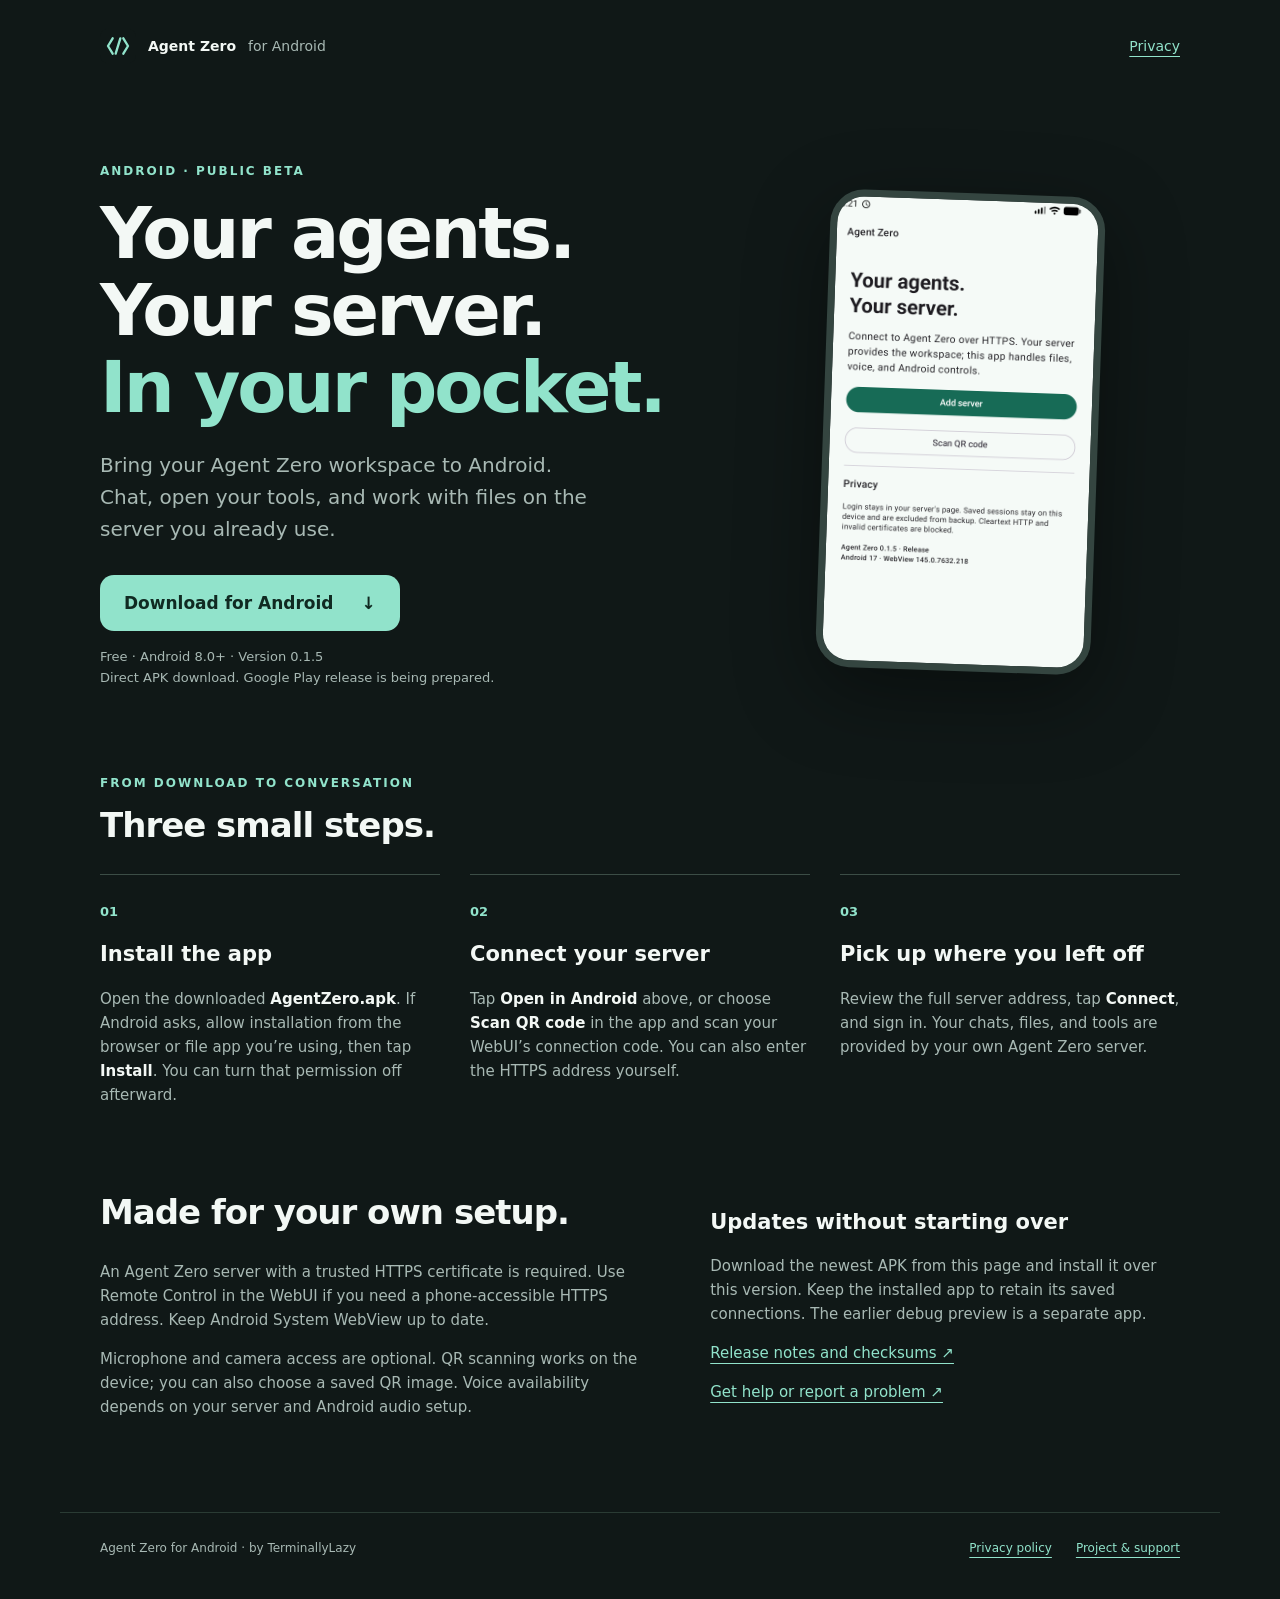
==== docs/index.html @ 21ae8e2e "Add Android download site and installation guide" ====
<!doctype html>
<html lang="en">
<head>
  <meta charset="utf-8"><meta name="viewport" content="width=device-width,initial-scale=1">
  <meta name="referrer" content="no-referrer">
  <meta http-equiv="Content-Security-Policy" content="default-src 'self'; script-src 'self'; style-src 'self'; img-src 'self' data:; connect-src 'self'; base-uri 'none'; form-action 'none'; object-src 'none'">
  <title>Agent Zero for Android — Download</title>
  <meta name="description" content="Take your own Agent Zero workspace with you. Download the Android app, then connect to your HTTPS server with a link or QR code.">
  <link rel="icon" href="icon.svg" type="image/svg+xml"><link rel="stylesheet" href="style.css">
  <script type="module" src="install.mjs"></script>
</head>
<body>
  <header><a class="brand" href="./"><img src="icon.svg" width="36" height="36" alt="">Agent Zero <span>for Android</span></a><a href="privacy.html">Privacy</a></header>
  <main>
    <section class="hero">
      <div><p class="eyebrow">ANDROID · PUBLIC BETA</p><h1>Your agents.<br>Your server.<br><em>In your pocket.</em></h1>
        <p class="lead">Bring your Agent Zero workspace to Android. Chat, open your tools, and work with files on the server you already use.</p>
        <a class="button primary" id="download" href="https://github.com/TerminallyLazy/a0-android/releases/latest/download/AgentZero.apk" rel="noreferrer">Download for Android <span aria-hidden="true">↓</span></a>
        <p class="fine">Free · Android 8.0+ · <span id="version">Version 0.1.5</span><br>Direct APK download. Google Play release is being prepared.</p>
      </div>
      <div class="preview"><img src="workspace.png" alt="Agent Zero Android connection screen with Add server and Scan QR code controls" width="1080" height="1920"></div>
    </section>
    <section class="connect" id="connect" hidden>
      <div><p class="eyebrow">READY TO CONNECT</p><h2>Connect your server.</h2><p id="server" class="address"></p><p>Installed the app? Open it, review this address, and tap <strong>Connect</strong>. Sign in on your server’s page if asked.</p></div>
      <a class="button primary" id="open-app">Open in Android <span aria-hidden="true">↗</span></a>
    </section>
    <section aria-labelledby="setup"><p class="eyebrow">FROM DOWNLOAD TO CONVERSATION</p><h2 id="setup">Three small steps.</h2>
      <div class="steps">
        <article><span class="number">01</span><h3>Install the app</h3><p>Open the downloaded <strong>AgentZero.apk</strong>. If Android asks, allow installation from the browser or file app you’re using, then tap <strong>Install</strong>. You can turn that permission off afterward.</p></article>
        <article><span class="number">02</span><h3>Connect your server</h3><p>Tap <strong>Open in Android</strong> above, or choose <strong>Scan QR code</strong> in the app and scan your WebUI’s connection code. You can also enter the HTTPS address yourself.</p></article>
        <article><span class="number">03</span><h3>Pick up where you left off</h3><p>Review the full server address, tap <strong>Connect</strong>, and sign in. Your chats, files, and tools are provided by your own Agent Zero server.</p></article>
      </div>
    </section>
    <section class="details"><div><h2>Made for your own setup.</h2><p>An Agent Zero server with a trusted HTTPS certificate is required. Use Remote Control in the WebUI if you need a phone-accessible HTTPS address. Keep Android System WebView up to date.</p><p>Microphone and camera access are optional. QR scanning works on the device; you can also choose a saved QR image. Voice availability depends on your server and Android audio setup.</p></div><div><h3>Updates without starting over</h3><p>Download the newest APK from this page and install it over this version. Keep the installed app to retain its saved connections. The earlier debug preview is a separate app.</p><p><a href="https://github.com/TerminallyLazy/a0-android/releases" rel="noreferrer">Release notes and checksums ↗</a></p><p><a href="https://github.com/TerminallyLazy/a0-android/issues" rel="noreferrer">Get help or report a problem ↗</a></p></div></section>
  </main>
  <footer><span>Agent Zero for Android · by TerminallyLazy</span><a href="privacy.html">Privacy policy</a><a href="https://github.com/TerminallyLazy/a0-android" rel="noreferrer">Project & support</a></footer>
</body></html>
---- docs/style.css ----
:root{color-scheme:dark;--bg:#101817;--panel:#192523;--text:#f3f8f5;--muted:#a8b9b4;--mint:#91e3cb}*{box-sizing:border-box}body{margin:0;background:var(--bg);color:var(--text);font:17px/1.6 system-ui,-apple-system,BlinkMacSystemFont,"Segoe UI",sans-serif}a{color:var(--mint);text-underline-offset:5px}a:focus-visible{outline:3px solid var(--mint);outline-offset:6px}header,main,footer{max-width:1160px;margin:auto;padding:28px 40px}header{display:flex;align-items:center;justify-content:space-between;font-size:14px}.brand{display:flex;align-items:center;gap:12px;color:var(--text);font-weight:700;text-decoration:none}.brand span{font-weight:400;color:var(--muted)}.brand img{border-radius:9px}.hero{display:grid;grid-template-columns:1.3fr 1fr;gap:70px;align-items:center;padding:42px 0 72px}h1{font-size:clamp(44px,5.6vw,72px);line-height:1.07;letter-spacing:-3px;margin:14px 0 24px}h1 em{color:var(--mint);font-style:normal}.eyebrow{font-size:12px;font-weight:700;letter-spacing:2px;color:var(--mint);margin:0 0 12px}.lead{font-size:20px;color:var(--muted);max-width:510px;margin-bottom:30px}.button{display:inline-flex;align-items:center;justify-content:center;gap:28px;min-height:56px;padding:13px 24px;border-radius:14px;font-weight:700;text-decoration:none}.primary{background:var(--mint);color:#102a22}.button:hover{filter:brightness(1.06)}.fine{font-size:13px;color:var(--muted);margin-top:16px}.preview{justify-self:center;max-width:275px;max-height:570px;overflow:hidden;border:7px solid #344540;border-radius:34px;background:var(--panel);box-shadow:0 24px 80px #0006;transform:rotate(2deg)}.preview img{display:block;width:100%;height:auto}.connect{display:flex;align-items:center;gap:40px;justify-content:space-between;background:var(--panel);border:1px solid #344d44;padding:30px;border-radius:24px;margin:0 0 64px}.connect[hidden]{display:none}.connect h2{margin:0}.connect p{margin:8px 0}.connect .button{flex-shrink:0}.address{font-family:ui-monospace,monospace;font-size:15px;overflow-wrap:anywhere;color:var(--mint)}h2{font-size:34px;line-height:1.2;letter-spacing:-1px;margin:0 0 28px}h3{font-size:21px;margin:14px 0 8px}p{color:var(--muted)}strong{color:var(--text)}.steps{display:grid;grid-template-columns:repeat(3,1fr);gap:30px}.steps article{border-top:1px solid #3c4d46;padding-top:22px}.number{font-size:13px;color:var(--mint);font-weight:700}.steps p{font-size:15px}.details{display:grid;grid-template-columns:1.15fr 1fr;gap:70px;margin:70px 0 20px}.details p{font-size:15px}footer{border-top:1px solid #2a3b34;display:flex;gap:24px;color:var(--muted);font-size:12px;margin-top:30px;padding-top:26px;padding-bottom:40px}footer span{margin-right:auto}.prose{max-width:800px}.prose h1{font-size:44px}.prose h2{font-size:24px;margin:34px 0 12px}.prose p{font-size:16px}.prose ul{color:var(--muted)}@media(max-width:760px){header,main,footer{padding-left:22px;padding-right:22px}.brand span{display:none}.hero{grid-template-columns:1fr;gap:36px;padding-top:24px}.hero h1{letter-spacing:-2px}.hero .preview{max-width:230px;max-height:455px;transform:none}.lead{font-size:18px}.button{width:100%}.steps,.details{grid-template-columns:1fr;gap:22px}.connect{display:block;padding:24px}.connect .button{margin-top:18px}.details{margin-top:44px}.steps article{padding-top:16px}footer{flex-wrap:wrap;gap:16px}footer span{flex-basis:100%}}
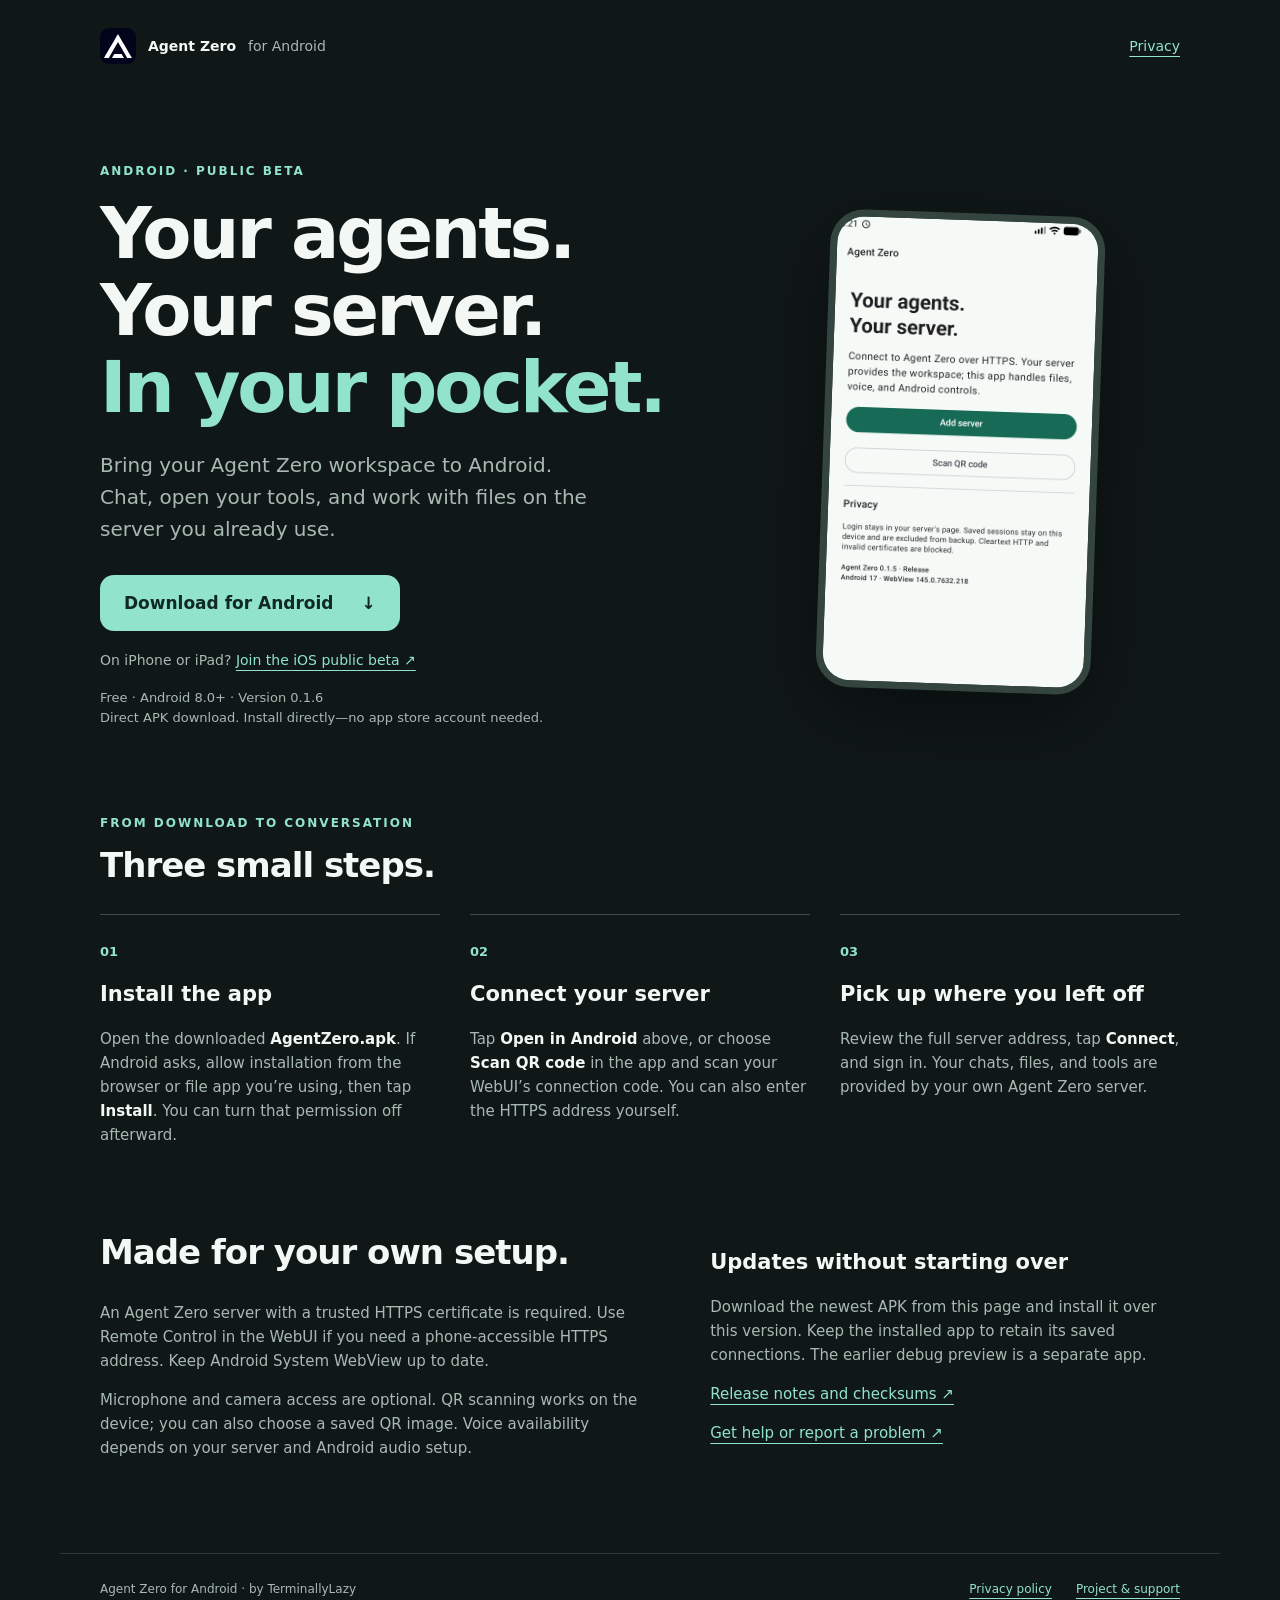
==== commit 4be5605c: "Publish Android source and compact mobile downloads with Agent Zero branding" ====
--- a/docs/index.html
+++ b/docs/index.html
@@ -16,7 +16,9 @@
       <div><p class="eyebrow">ANDROID · PUBLIC BETA</p><h1>Your agents.<br>Your server.<br><em>In your pocket.</em></h1>
         <p class="lead">Bring your Agent Zero workspace to Android. Chat, open your tools, and work with files on the server you already use.</p>
         <a class="button primary" id="download" href="https://github.com/TerminallyLazy/a0-android/releases/latest/download/AgentZero.apk" rel="noreferrer">Download for Android <span aria-hidden="true">↓</span></a>
-        <p class="fine">Free · Android 8.0+ · <span id="version">Version 0.1.5</span><br>Direct APK download. Google Play release is being prepared.</p>
+        <a class="button secondary" id="quick-open" hidden>Already installed? Open app <span aria-hidden="true">↗</span></a>
+        <p class="ios-beta">On iPhone or iPad? <a href="https://testflight.apple.com/join/xqAFS5er" rel="noreferrer">Join the iOS public beta ↗</a></p>
+        <p class="fine">Free · Android 8.0+ · <span id="version">Version 0.1.6</span><br>Direct APK download. Install directly—no app store account needed.</p>
       </div>
       <div class="preview"><img src="workspace.png" alt="Agent Zero Android connection screen with Add server and Scan QR code controls" width="1080" height="1920"></div>
     </section>
--- a/docs/style.css
+++ b/docs/style.css
@@ -1 +1,5 @@
 :root{color-scheme:dark;--bg:#101817;--panel:#192523;--text:#f3f8f5;--muted:#a8b9b4;--mint:#91e3cb}*{box-sizing:border-box}body{margin:0;background:var(--bg);color:var(--text);font:17px/1.6 system-ui,-apple-system,BlinkMacSystemFont,"Segoe UI",sans-serif}a{color:var(--mint);text-underline-offset:5px}a:focus-visible{outline:3px solid var(--mint);outline-offset:6px}header,main,footer{max-width:1160px;margin:auto;padding:28px 40px}header{display:flex;align-items:center;justify-content:space-between;font-size:14px}.brand{display:flex;align-items:center;gap:12px;color:var(--text);font-weight:700;text-decoration:none}.brand span{font-weight:400;color:var(--muted)}.brand img{border-radius:9px}.hero{display:grid;grid-template-columns:1.3fr 1fr;gap:70px;align-items:center;padding:42px 0 72px}h1{font-size:clamp(44px,5.6vw,72px);line-height:1.07;letter-spacing:-3px;margin:14px 0 24px}h1 em{color:var(--mint);font-style:normal}.eyebrow{font-size:12px;font-weight:700;letter-spacing:2px;color:var(--mint);margin:0 0 12px}.lead{font-size:20px;color:var(--muted);max-width:510px;margin-bottom:30px}.button{display:inline-flex;align-items:center;justify-content:center;gap:28px;min-height:56px;padding:13px 24px;border-radius:14px;font-weight:700;text-decoration:none}.primary{background:var(--mint);color:#102a22}.button:hover{filter:brightness(1.06)}.fine{font-size:13px;color:var(--muted);margin-top:16px}.preview{justify-self:center;max-width:275px;max-height:570px;overflow:hidden;border:7px solid #344540;border-radius:34px;background:var(--panel);box-shadow:0 24px 80px #0006;transform:rotate(2deg)}.preview img{display:block;width:100%;height:auto}.connect{display:flex;align-items:center;gap:40px;justify-content:space-between;background:var(--panel);border:1px solid #344d44;padding:30px;border-radius:24px;margin:0 0 64px}.connect[hidden]{display:none}.connect h2{margin:0}.connect p{margin:8px 0}.connect .button{flex-shrink:0}.address{font-family:ui-monospace,monospace;font-size:15px;overflow-wrap:anywhere;color:var(--mint)}h2{font-size:34px;line-height:1.2;letter-spacing:-1px;margin:0 0 28px}h3{font-size:21px;margin:14px 0 8px}p{color:var(--muted)}strong{color:var(--text)}.steps{display:grid;grid-template-columns:repeat(3,1fr);gap:30px}.steps article{border-top:1px solid #3c4d46;padding-top:22px}.number{font-size:13px;color:var(--mint);font-weight:700}.steps p{font-size:15px}.details{display:grid;grid-template-columns:1.15fr 1fr;gap:70px;margin:70px 0 20px}.details p{font-size:15px}footer{border-top:1px solid #2a3b34;display:flex;gap:24px;color:var(--muted);font-size:12px;margin-top:30px;padding-top:26px;padding-bottom:40px}footer span{margin-right:auto}.prose{max-width:800px}.prose h1{font-size:44px}.prose h2{font-size:24px;margin:34px 0 12px}.prose p{font-size:16px}.prose ul{color:var(--muted)}@media(max-width:760px){header,main,footer{padding-left:22px;padding-right:22px}.brand span{display:none}.hero{grid-template-columns:1fr;gap:36px;padding-top:24px}.hero h1{letter-spacing:-2px}.hero .preview{max-width:230px;max-height:455px;transform:none}.lead{font-size:18px}.button{width:100%}.steps,.details{grid-template-columns:1fr;gap:22px}.connect{display:block;padding:24px}.connect .button{margin-top:18px}.details{margin-top:44px}.steps article{padding-top:16px}footer{flex-wrap:wrap;gap:16px}footer span{flex-basis:100%}}
+
+.button[hidden]{display:none}.secondary{border:1px solid #3c6657;color:var(--mint);margin-top:12px}
+
+.ios-beta{font-size:14px;margin:18px 0 0}
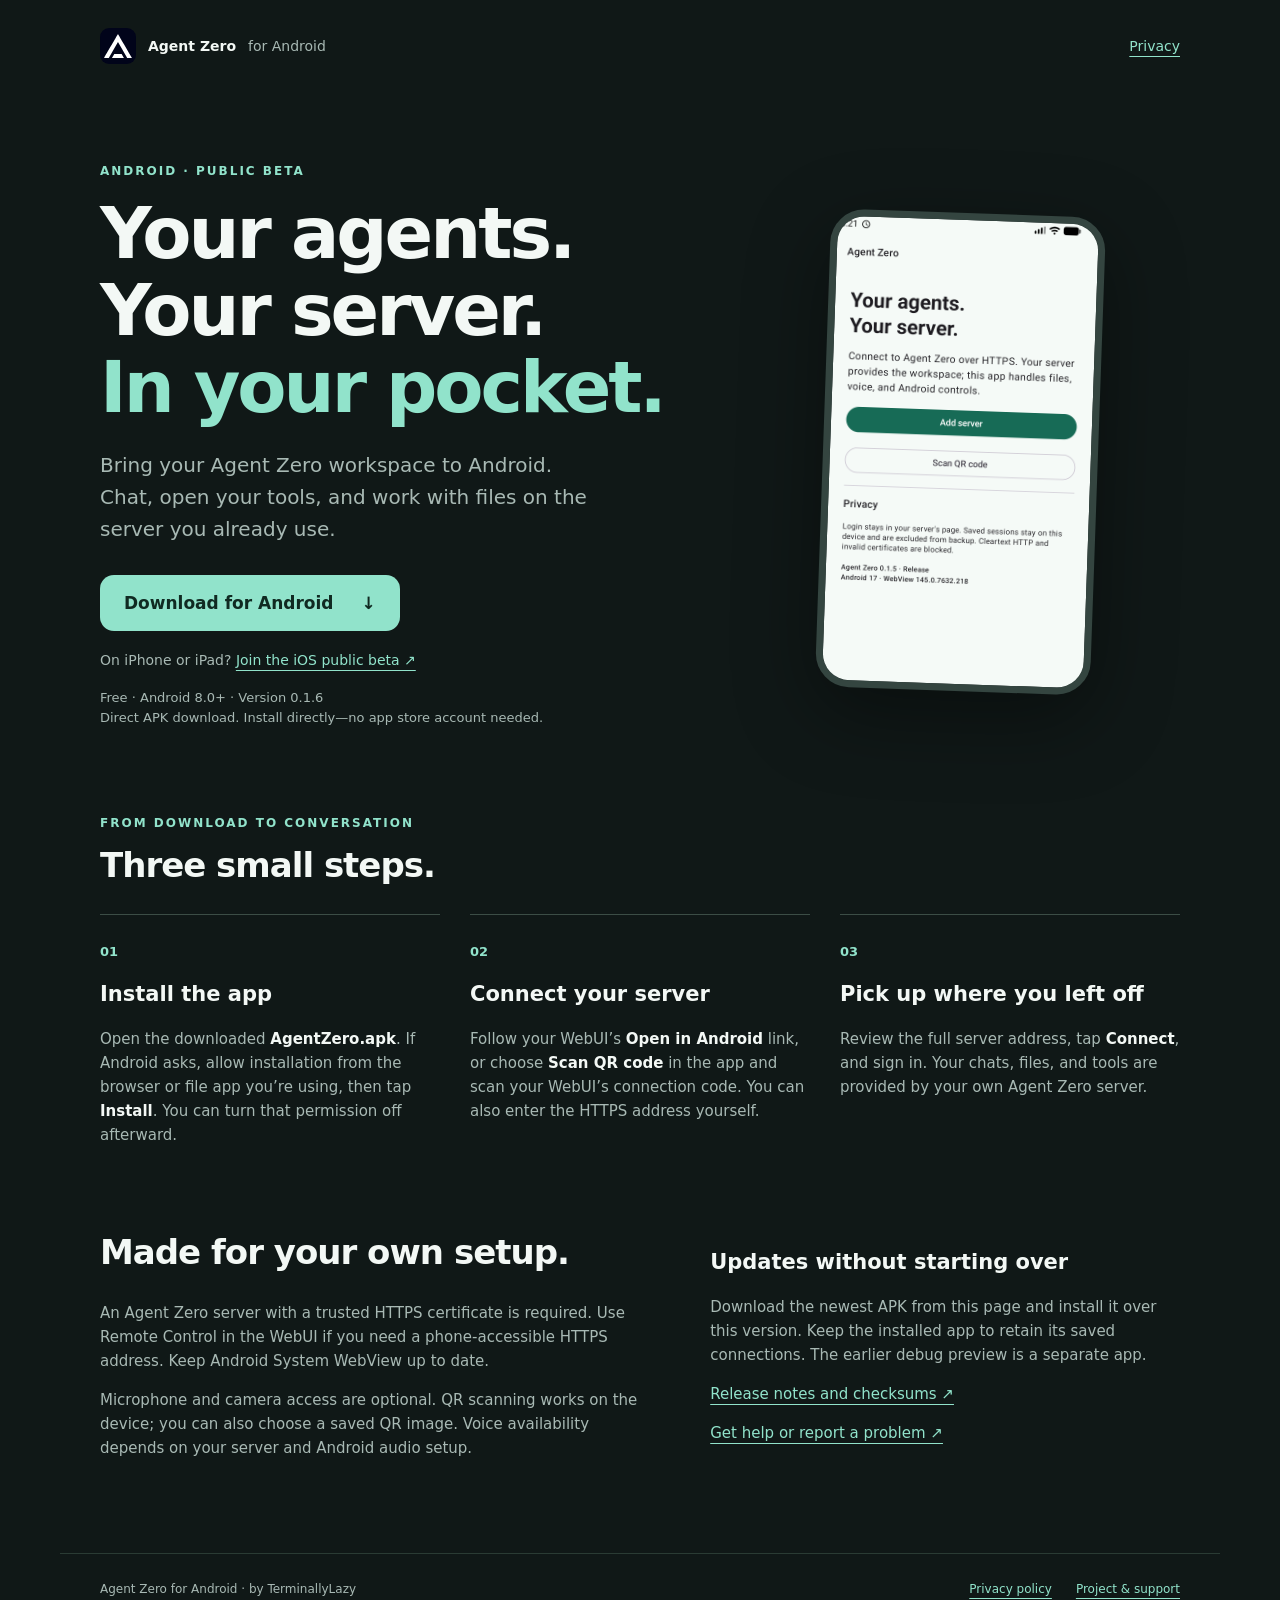
==== commit 8d84d15e: "Record public release verification and clarify connection instructions" ====
--- a/docs/index.html
+++ b/docs/index.html
@@ -29,7 +29,7 @@
     <section aria-labelledby="setup"><p class="eyebrow">FROM DOWNLOAD TO CONVERSATION</p><h2 id="setup">Three small steps.</h2>
       <div class="steps">
         <article><span class="number">01</span><h3>Install the app</h3><p>Open the downloaded <strong>AgentZero.apk</strong>. If Android asks, allow installation from the browser or file app you’re using, then tap <strong>Install</strong>. You can turn that permission off afterward.</p></article>
-        <article><span class="number">02</span><h3>Connect your server</h3><p>Tap <strong>Open in Android</strong> above, or choose <strong>Scan QR code</strong> in the app and scan your WebUI’s connection code. You can also enter the HTTPS address yourself.</p></article>
+        <article><span class="number">02</span><h3>Connect your server</h3><p>Follow your WebUI’s <strong>Open in Android</strong> link, or choose <strong>Scan QR code</strong> in the app and scan your WebUI’s connection code. You can also enter the HTTPS address yourself.</p></article>
         <article><span class="number">03</span><h3>Pick up where you left off</h3><p>Review the full server address, tap <strong>Connect</strong>, and sign in. Your chats, files, and tools are provided by your own Agent Zero server.</p></article>
       </div>
     </section>
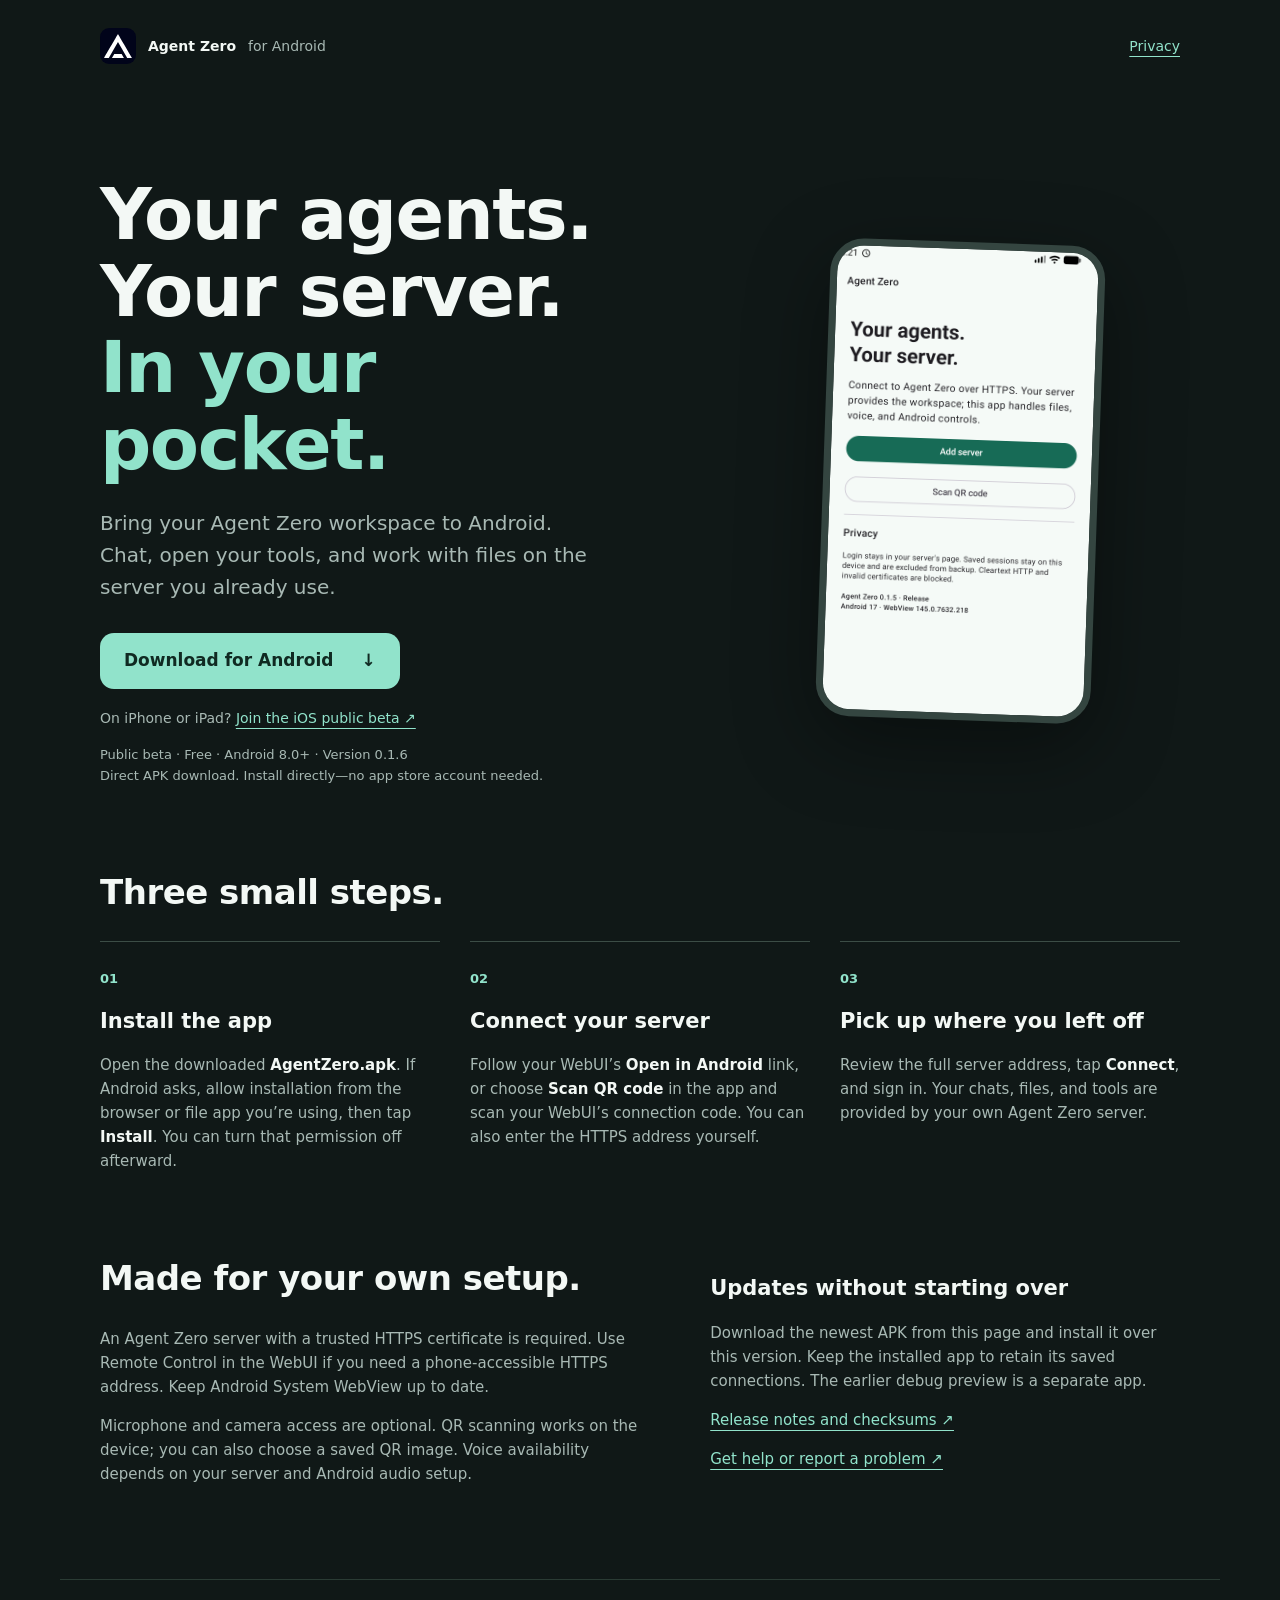
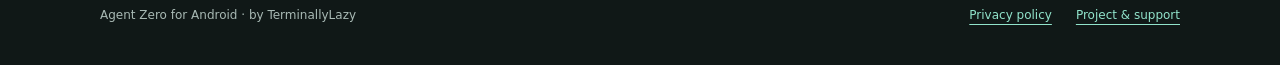
==== commit 6f16516f: "Simplify download and privacy page typography" ====
--- a/docs/index.html
+++ b/docs/index.html
@@ -13,20 +13,20 @@
   <header><a class="brand" href="./"><img src="icon.svg" width="36" height="36" alt="">Agent Zero <span>for Android</span></a><a href="privacy.html">Privacy</a></header>
   <main>
     <section class="hero">
-      <div><p class="eyebrow">ANDROID · PUBLIC BETA</p><h1>Your agents.<br>Your server.<br><em>In your pocket.</em></h1>
+      <div><h1>Your agents.<br>Your server.<br><em>In your pocket.</em></h1>
         <p class="lead">Bring your Agent Zero workspace to Android. Chat, open your tools, and work with files on the server you already use.</p>
         <a class="button primary" id="download" href="https://github.com/TerminallyLazy/a0-android/releases/latest/download/AgentZero.apk" rel="noreferrer">Download for Android <span aria-hidden="true">↓</span></a>
         <a class="button secondary" id="quick-open" hidden>Already installed? Open app <span aria-hidden="true">↗</span></a>
         <p class="ios-beta">On iPhone or iPad? <a href="https://testflight.apple.com/join/xqAFS5er" rel="noreferrer">Join the iOS public beta ↗</a></p>
-        <p class="fine">Free · Android 8.0+ · <span id="version">Version 0.1.6</span><br>Direct APK download. Install directly—no app store account needed.</p>
+        <p class="fine">Public beta · Free · Android 8.0+ · <span id="version">Version 0.1.6</span><br>Direct APK download. Install directly—no app store account needed.</p>
       </div>
       <div class="preview"><img src="workspace.png" alt="Agent Zero Android connection screen with Add server and Scan QR code controls" width="1080" height="1920"></div>
     </section>
     <section class="connect" id="connect" hidden>
-      <div><p class="eyebrow">READY TO CONNECT</p><h2>Connect your server.</h2><p id="server" class="address"></p><p>Installed the app? Open it, review this address, and tap <strong>Connect</strong>. Sign in on your server’s page if asked.</p></div>
+      <div><h2>Connect your server.</h2><p id="server" class="address"></p><p>Installed the app? Open it, review this address, and tap <strong>Connect</strong>. Sign in on your server’s page if asked.</p></div>
       <a class="button primary" id="open-app">Open in Android <span aria-hidden="true">↗</span></a>
     </section>
-    <section aria-labelledby="setup"><p class="eyebrow">FROM DOWNLOAD TO CONVERSATION</p><h2 id="setup">Three small steps.</h2>
+    <section aria-labelledby="setup"><h2 id="setup">Three small steps.</h2>
       <div class="steps">
         <article><span class="number">01</span><h3>Install the app</h3><p>Open the downloaded <strong>AgentZero.apk</strong>. If Android asks, allow installation from the browser or file app you’re using, then tap <strong>Install</strong>. You can turn that permission off afterward.</p></article>
         <article><span class="number">02</span><h3>Connect your server</h3><p>Follow your WebUI’s <strong>Open in Android</strong> link, or choose <strong>Scan QR code</strong> in the app and scan your WebUI’s connection code. You can also enter the HTTPS address yourself.</p></article>
--- a/docs/style.css
+++ b/docs/style.css
@@ -1,5 +1,7 @@
-:root{color-scheme:dark;--bg:#101817;--panel:#192523;--text:#f3f8f5;--muted:#a8b9b4;--mint:#91e3cb}*{box-sizing:border-box}body{margin:0;background:var(--bg);color:var(--text);font:17px/1.6 system-ui,-apple-system,BlinkMacSystemFont,"Segoe UI",sans-serif}a{color:var(--mint);text-underline-offset:5px}a:focus-visible{outline:3px solid var(--mint);outline-offset:6px}header,main,footer{max-width:1160px;margin:auto;padding:28px 40px}header{display:flex;align-items:center;justify-content:space-between;font-size:14px}.brand{display:flex;align-items:center;gap:12px;color:var(--text);font-weight:700;text-decoration:none}.brand span{font-weight:400;color:var(--muted)}.brand img{border-radius:9px}.hero{display:grid;grid-template-columns:1.3fr 1fr;gap:70px;align-items:center;padding:42px 0 72px}h1{font-size:clamp(44px,5.6vw,72px);line-height:1.07;letter-spacing:-3px;margin:14px 0 24px}h1 em{color:var(--mint);font-style:normal}.eyebrow{font-size:12px;font-weight:700;letter-spacing:2px;color:var(--mint);margin:0 0 12px}.lead{font-size:20px;color:var(--muted);max-width:510px;margin-bottom:30px}.button{display:inline-flex;align-items:center;justify-content:center;gap:28px;min-height:56px;padding:13px 24px;border-radius:14px;font-weight:700;text-decoration:none}.primary{background:var(--mint);color:#102a22}.button:hover{filter:brightness(1.06)}.fine{font-size:13px;color:var(--muted);margin-top:16px}.preview{justify-self:center;max-width:275px;max-height:570px;overflow:hidden;border:7px solid #344540;border-radius:34px;background:var(--panel);box-shadow:0 24px 80px #0006;transform:rotate(2deg)}.preview img{display:block;width:100%;height:auto}.connect{display:flex;align-items:center;gap:40px;justify-content:space-between;background:var(--panel);border:1px solid #344d44;padding:30px;border-radius:24px;margin:0 0 64px}.connect[hidden]{display:none}.connect h2{margin:0}.connect p{margin:8px 0}.connect .button{flex-shrink:0}.address{font-family:ui-monospace,monospace;font-size:15px;overflow-wrap:anywhere;color:var(--mint)}h2{font-size:34px;line-height:1.2;letter-spacing:-1px;margin:0 0 28px}h3{font-size:21px;margin:14px 0 8px}p{color:var(--muted)}strong{color:var(--text)}.steps{display:grid;grid-template-columns:repeat(3,1fr);gap:30px}.steps article{border-top:1px solid #3c4d46;padding-top:22px}.number{font-size:13px;color:var(--mint);font-weight:700}.steps p{font-size:15px}.details{display:grid;grid-template-columns:1.15fr 1fr;gap:70px;margin:70px 0 20px}.details p{font-size:15px}footer{border-top:1px solid #2a3b34;display:flex;gap:24px;color:var(--muted);font-size:12px;margin-top:30px;padding-top:26px;padding-bottom:40px}footer span{margin-right:auto}.prose{max-width:800px}.prose h1{font-size:44px}.prose h2{font-size:24px;margin:34px 0 12px}.prose p{font-size:16px}.prose ul{color:var(--muted)}@media(max-width:760px){header,main,footer{padding-left:22px;padding-right:22px}.brand span{display:none}.hero{grid-template-columns:1fr;gap:36px;padding-top:24px}.hero h1{letter-spacing:-2px}.hero .preview{max-width:230px;max-height:455px;transform:none}.lead{font-size:18px}.button{width:100%}.steps,.details{grid-template-columns:1fr;gap:22px}.connect{display:block;padding:24px}.connect .button{margin-top:18px}.details{margin-top:44px}.steps article{padding-top:16px}footer{flex-wrap:wrap;gap:16px}footer span{flex-basis:100%}}
+:root{color-scheme:dark;--bg:#101817;--panel:#192523;--text:#f3f8f5;--muted:#a8b9b4;--mint:#91e3cb}*{box-sizing:border-box}body{margin:0;background:var(--bg);color:var(--text);font:17px/1.6 system-ui,-apple-system,BlinkMacSystemFont,"Segoe UI",sans-serif}a{color:var(--mint);text-underline-offset:5px}a:focus-visible{outline:3px solid var(--mint);outline-offset:6px}header,main,footer{max-width:1160px;margin:auto;padding:28px 40px}header{display:flex;align-items:center;justify-content:space-between;font-size:14px}.brand{display:flex;align-items:center;gap:12px;color:var(--text);font-weight:700;text-decoration:none}.brand span{font-weight:400;color:var(--muted)}.brand img{border-radius:9px}.hero{display:grid;grid-template-columns:1.3fr 1fr;gap:70px;align-items:center;padding:42px 0 72px}h1{font-size:clamp(44px,5.6vw,72px);line-height:1.07;letter-spacing:-.02em;margin:14px 0 24px}h1 em{color:var(--mint);font-style:normal}.lead{font-size:20px;color:var(--muted);max-width:510px;margin-bottom:30px}.button{display:inline-flex;align-items:center;justify-content:center;gap:28px;min-height:56px;padding:13px 24px;border-radius:14px;font-weight:700;text-decoration:none}.primary{background:var(--mint);color:#102a22}.button:hover{filter:brightness(1.06)}.fine{font-size:13px;color:var(--muted);margin-top:16px}.preview{justify-self:center;max-width:275px;max-height:570px;overflow:hidden;border:7px solid #344540;border-radius:34px;background:var(--panel);box-shadow:0 24px 80px #0006;transform:rotate(2deg)}.preview img{display:block;width:100%;height:auto}.connect{display:flex;align-items:center;gap:40px;justify-content:space-between;background:var(--panel);border:1px solid #344d44;padding:30px;border-radius:24px;margin:0 0 64px}.connect[hidden]{display:none}.connect h2{margin:0}.connect p{margin:8px 0}.connect .button{flex-shrink:0}.address{font-family:ui-monospace,monospace;font-size:15px;overflow-wrap:anywhere;color:var(--mint)}h2{font-size:34px;line-height:1.2;letter-spacing:-.015em;margin:0 0 28px}h3{font-size:21px;margin:14px 0 8px}p{color:var(--muted)}strong{color:var(--text)}.steps{display:grid;grid-template-columns:repeat(3,1fr);gap:30px}.steps article{border-top:1px solid #3c4d46;padding-top:22px}.number{font-size:13px;color:var(--mint);font-weight:700}.steps p{font-size:15px}.details{display:grid;grid-template-columns:1.15fr 1fr;gap:70px;margin:70px 0 20px}.details p{font-size:15px}footer{border-top:1px solid #2a3b34;display:flex;gap:24px;color:var(--muted);font-size:12px;margin-top:30px;padding-top:26px;padding-bottom:40px}footer span{margin-right:auto}.prose{max-width:800px}.prose h1{font-size:44px}.prose h2{font-size:24px;margin:34px 0 12px}.prose p{font-size:16px}.prose ul{color:var(--muted)}@media(max-width:760px){header,main,footer{padding-left:22px;padding-right:22px}.brand span{display:none}.hero{grid-template-columns:1fr;gap:36px;padding-top:24px}.hero .preview{max-width:230px;max-height:455px;transform:none}.lead{font-size:18px}.button{width:100%}.steps,.details{grid-template-columns:1fr;gap:22px}.connect{display:block;padding:24px}.connect .button{margin-top:18px}.details{margin-top:44px}.steps article{padding-top:16px}footer{flex-wrap:wrap;gap:16px}footer span{flex-basis:100%}}
 
 .button[hidden]{display:none}.secondary{border:1px solid #3c6657;color:var(--mint);margin-top:12px}
 
 .ios-beta{font-size:14px;margin:18px 0 0}
+
+.prose .policy-updated{font-size:14px;margin:-10px 0 28px}
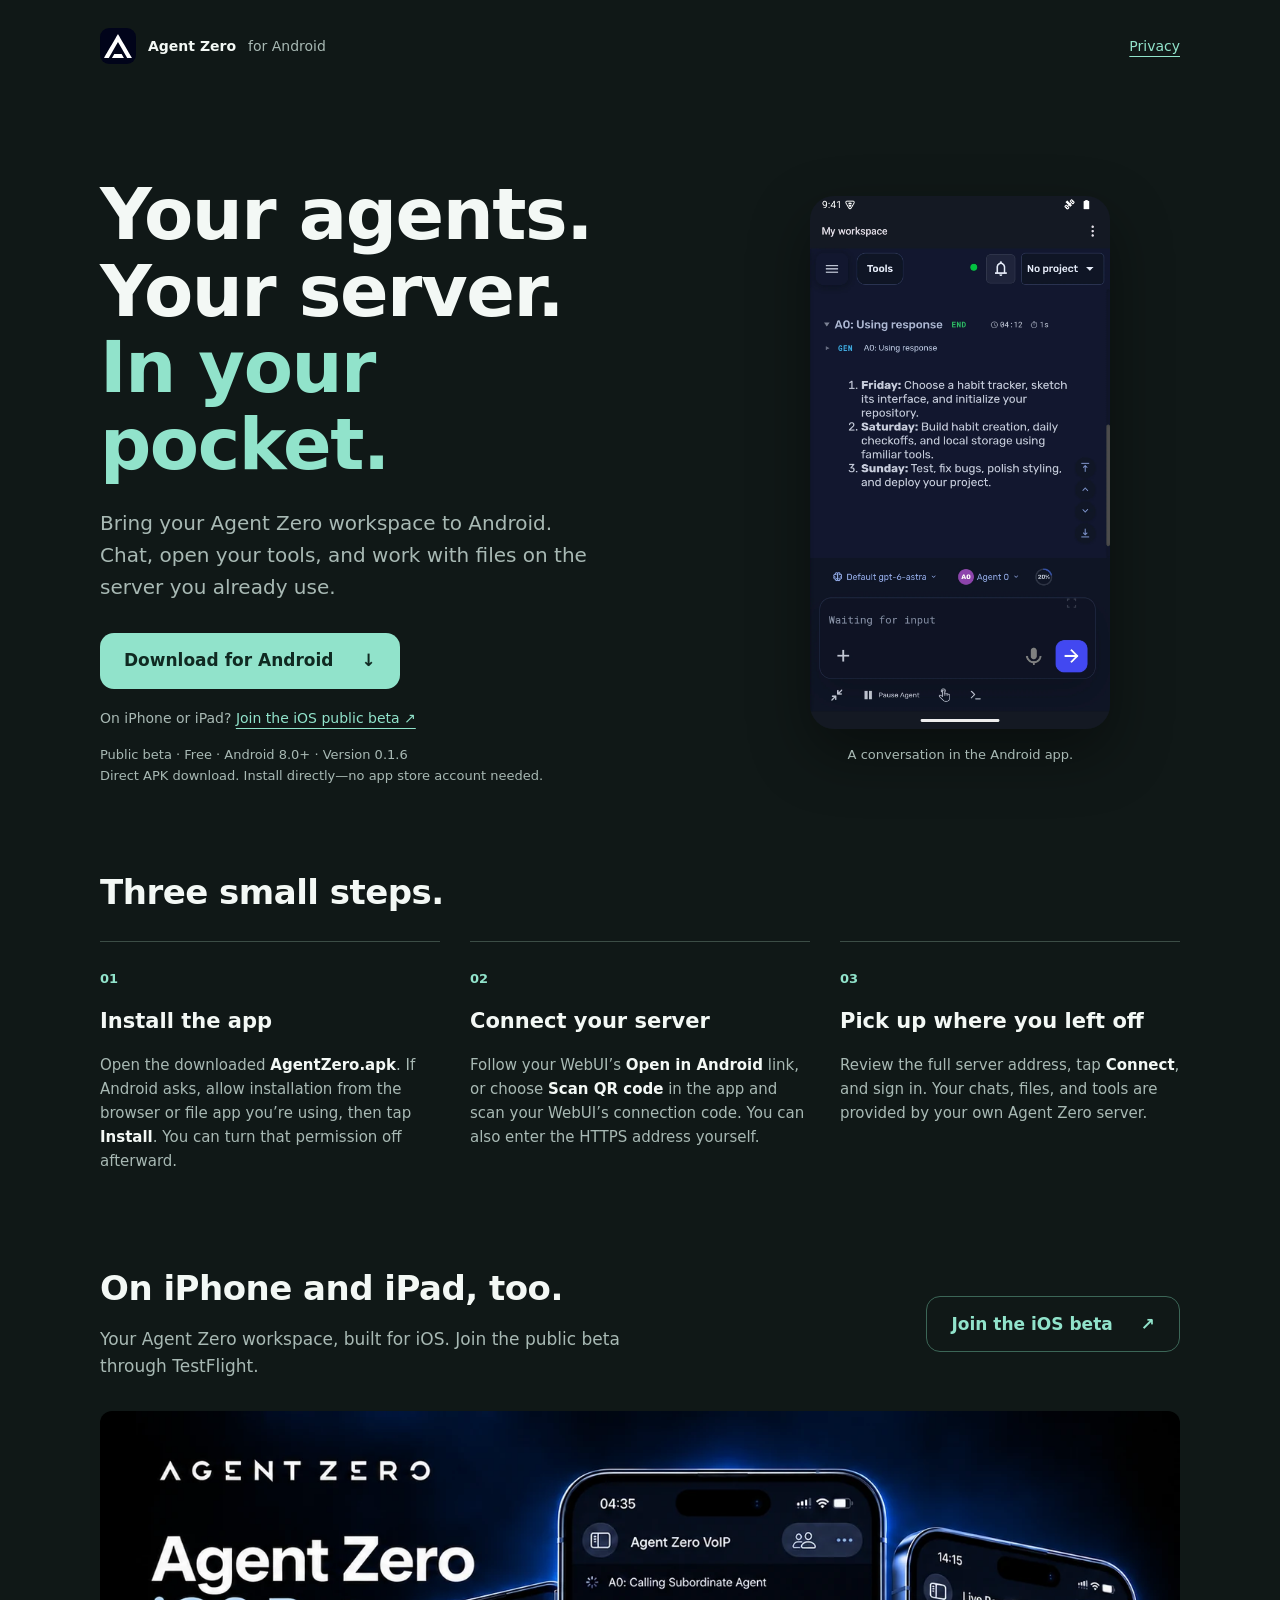
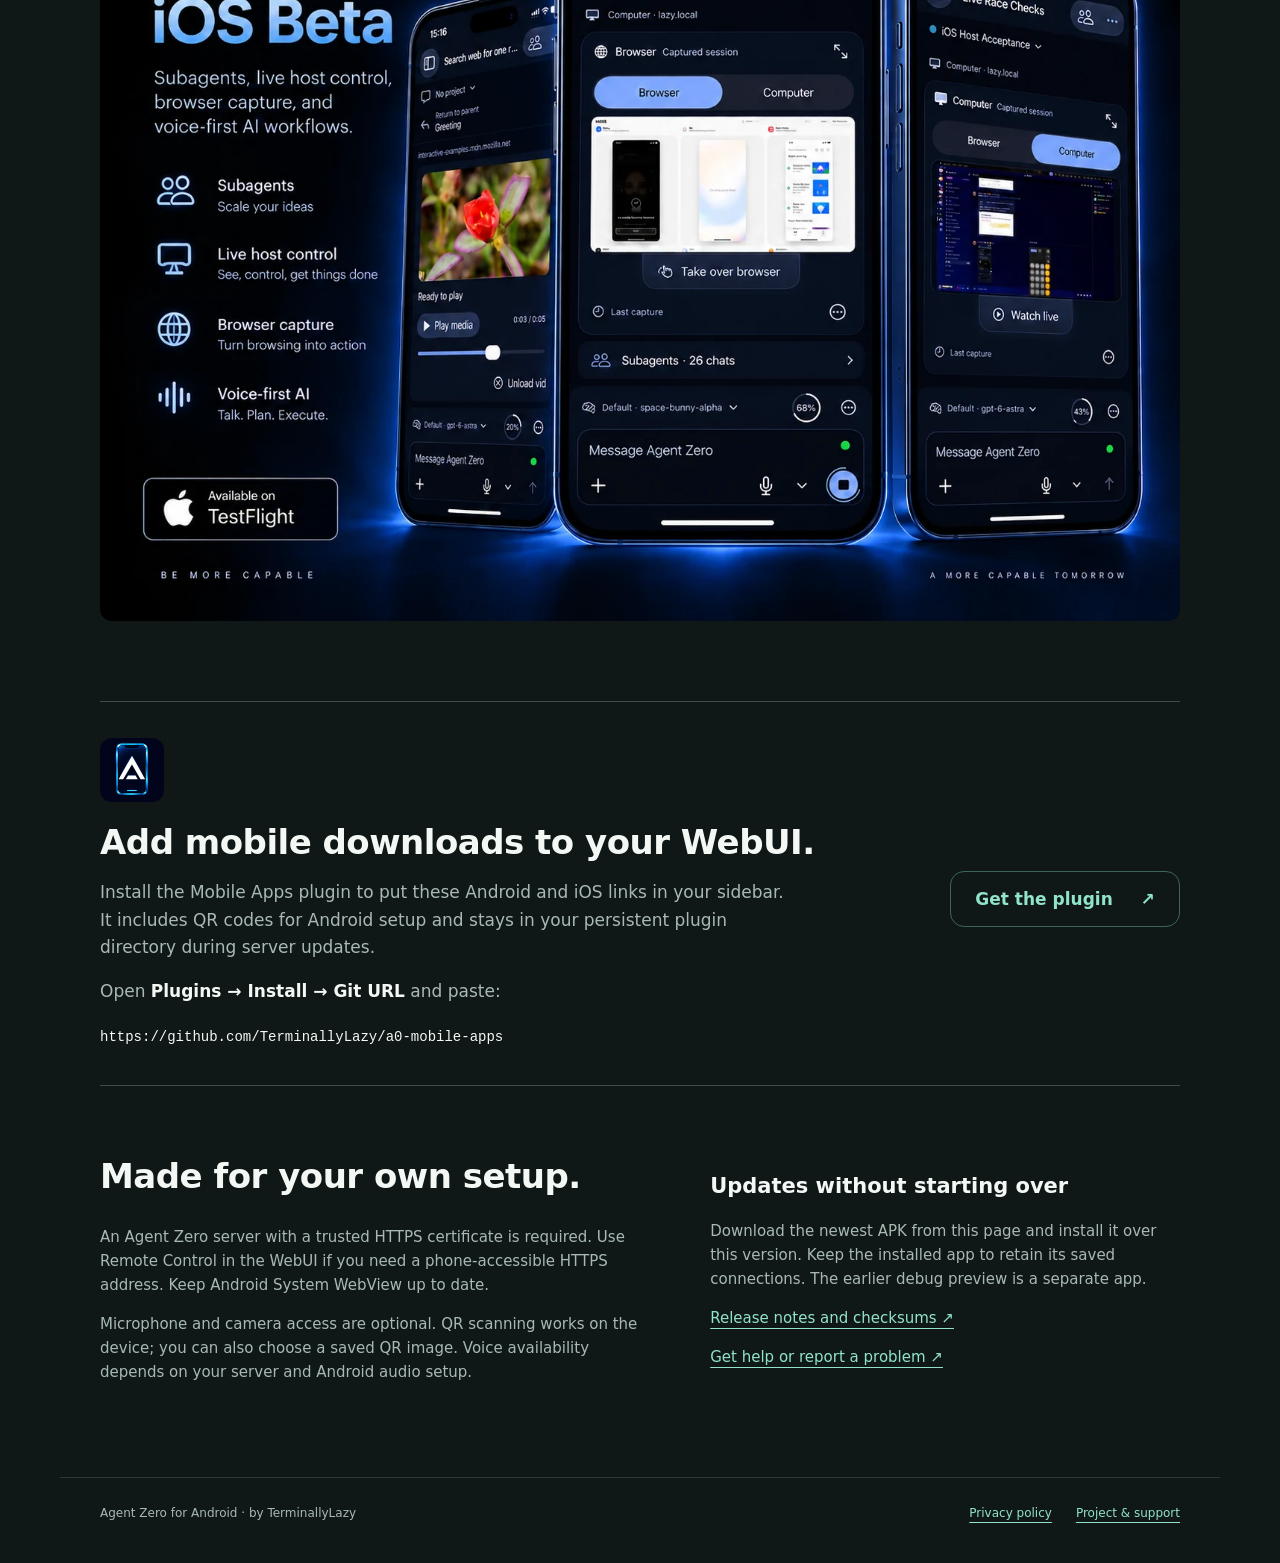
==== commit 9b5fd962: "Publish Mobile Apps plugin install guide and updated Android and iOS previews" ====
--- a/docs/index.html
+++ b/docs/index.html
@@ -20,7 +20,7 @@
         <p class="ios-beta">On iPhone or iPad? <a href="https://testflight.apple.com/join/xqAFS5er" rel="noreferrer">Join the iOS public beta ↗</a></p>
         <p class="fine">Public beta · Free · Android 8.0+ · <span id="version">Version 0.1.6</span><br>Direct APK download. Install directly—no app store account needed.</p>
       </div>
-      <div class="preview"><img src="workspace.png" alt="Agent Zero Android connection screen with Add server and Scan QR code controls" width="1080" height="1920"></div>
+      <figure class="preview"><img src="workspace.webp" alt="Agent Zero on Android showing a conversation and its full message composer" width="1080" height="1920"><figcaption>A conversation in the Android app.</figcaption></figure>
     </section>
     <section class="connect" id="connect" hidden>
       <div><h2>Connect your server.</h2><p id="server" class="address"></p><p>Installed the app? Open it, review this address, and tap <strong>Connect</strong>. Sign in on your server’s page if asked.</p></div>
@@ -33,6 +33,11 @@
         <article><span class="number">03</span><h3>Pick up where you left off</h3><p>Review the full server address, tap <strong>Connect</strong>, and sign in. Your chats, files, and tools are provided by your own Agent Zero server.</p></article>
       </div>
     </section>
+    <section class="ios-showcase" aria-labelledby="ios-title">
+      <div class="ios-intro"><div><h2 id="ios-title">On iPhone and iPad, too.</h2><p>Your Agent Zero workspace, built for iOS. Join the public beta through TestFlight.</p></div><a class="button secondary" href="https://testflight.apple.com/join/xqAFS5er" rel="noreferrer">Join the iOS beta <span aria-hidden="true">↗</span></a></div>
+      <a class="ios-art" href="https://testflight.apple.com/join/xqAFS5er" rel="noreferrer" aria-label="Join the Agent Zero iOS public beta on TestFlight"><img src="ios-beta.webp" alt="Agent Zero iOS Beta: native conversations, subagents, browser capture, live host control, and voice workflows" width="1448" height="1086" loading="lazy"></a>
+    </section>
+    <section class="plugin-install" aria-labelledby="plugin-title"><div><img class="plugin-logo" src="mobile-apps.webp" width="64" height="64" alt="Mobile Apps plugin logo" loading="lazy"><h2 id="plugin-title">Add mobile downloads to your WebUI.</h2><p>Install the Mobile Apps plugin to put these Android and iOS links in your sidebar. It includes QR codes for Android setup and stays in your persistent plugin directory during server updates.</p><p>Open <strong>Plugins → Install → Git URL</strong> and paste:</p><code>https://github.com/TerminallyLazy/a0-mobile-apps</code></div><a class="button secondary" href="https://github.com/TerminallyLazy/a0-mobile-apps" rel="noreferrer">Get the plugin <span aria-hidden="true">↗</span></a></section>
     <section class="details"><div><h2>Made for your own setup.</h2><p>An Agent Zero server with a trusted HTTPS certificate is required. Use Remote Control in the WebUI if you need a phone-accessible HTTPS address. Keep Android System WebView up to date.</p><p>Microphone and camera access are optional. QR scanning works on the device; you can also choose a saved QR image. Voice availability depends on your server and Android audio setup.</p></div><div><h3>Updates without starting over</h3><p>Download the newest APK from this page and install it over this version. Keep the installed app to retain its saved connections. The earlier debug preview is a separate app.</p><p><a href="https://github.com/TerminallyLazy/a0-android/releases" rel="noreferrer">Release notes and checksums ↗</a></p><p><a href="https://github.com/TerminallyLazy/a0-android/issues" rel="noreferrer">Get help or report a problem ↗</a></p></div></section>
   </main>
   <footer><span>Agent Zero for Android · by TerminallyLazy</span><a href="privacy.html">Privacy policy</a><a href="https://github.com/TerminallyLazy/a0-android" rel="noreferrer">Project & support</a></footer>
--- a/docs/style.css
+++ b/docs/style.css
@@ -1,7 +1,11 @@
-:root{color-scheme:dark;--bg:#101817;--panel:#192523;--text:#f3f8f5;--muted:#a8b9b4;--mint:#91e3cb}*{box-sizing:border-box}body{margin:0;background:var(--bg);color:var(--text);font:17px/1.6 system-ui,-apple-system,BlinkMacSystemFont,"Segoe UI",sans-serif}a{color:var(--mint);text-underline-offset:5px}a:focus-visible{outline:3px solid var(--mint);outline-offset:6px}header,main,footer{max-width:1160px;margin:auto;padding:28px 40px}header{display:flex;align-items:center;justify-content:space-between;font-size:14px}.brand{display:flex;align-items:center;gap:12px;color:var(--text);font-weight:700;text-decoration:none}.brand span{font-weight:400;color:var(--muted)}.brand img{border-radius:9px}.hero{display:grid;grid-template-columns:1.3fr 1fr;gap:70px;align-items:center;padding:42px 0 72px}h1{font-size:clamp(44px,5.6vw,72px);line-height:1.07;letter-spacing:-.02em;margin:14px 0 24px}h1 em{color:var(--mint);font-style:normal}.lead{font-size:20px;color:var(--muted);max-width:510px;margin-bottom:30px}.button{display:inline-flex;align-items:center;justify-content:center;gap:28px;min-height:56px;padding:13px 24px;border-radius:14px;font-weight:700;text-decoration:none}.primary{background:var(--mint);color:#102a22}.button:hover{filter:brightness(1.06)}.fine{font-size:13px;color:var(--muted);margin-top:16px}.preview{justify-self:center;max-width:275px;max-height:570px;overflow:hidden;border:7px solid #344540;border-radius:34px;background:var(--panel);box-shadow:0 24px 80px #0006;transform:rotate(2deg)}.preview img{display:block;width:100%;height:auto}.connect{display:flex;align-items:center;gap:40px;justify-content:space-between;background:var(--panel);border:1px solid #344d44;padding:30px;border-radius:24px;margin:0 0 64px}.connect[hidden]{display:none}.connect h2{margin:0}.connect p{margin:8px 0}.connect .button{flex-shrink:0}.address{font-family:ui-monospace,monospace;font-size:15px;overflow-wrap:anywhere;color:var(--mint)}h2{font-size:34px;line-height:1.2;letter-spacing:-.015em;margin:0 0 28px}h3{font-size:21px;margin:14px 0 8px}p{color:var(--muted)}strong{color:var(--text)}.steps{display:grid;grid-template-columns:repeat(3,1fr);gap:30px}.steps article{border-top:1px solid #3c4d46;padding-top:22px}.number{font-size:13px;color:var(--mint);font-weight:700}.steps p{font-size:15px}.details{display:grid;grid-template-columns:1.15fr 1fr;gap:70px;margin:70px 0 20px}.details p{font-size:15px}footer{border-top:1px solid #2a3b34;display:flex;gap:24px;color:var(--muted);font-size:12px;margin-top:30px;padding-top:26px;padding-bottom:40px}footer span{margin-right:auto}.prose{max-width:800px}.prose h1{font-size:44px}.prose h2{font-size:24px;margin:34px 0 12px}.prose p{font-size:16px}.prose ul{color:var(--muted)}@media(max-width:760px){header,main,footer{padding-left:22px;padding-right:22px}.brand span{display:none}.hero{grid-template-columns:1fr;gap:36px;padding-top:24px}.hero .preview{max-width:230px;max-height:455px;transform:none}.lead{font-size:18px}.button{width:100%}.steps,.details{grid-template-columns:1fr;gap:22px}.connect{display:block;padding:24px}.connect .button{margin-top:18px}.details{margin-top:44px}.steps article{padding-top:16px}footer{flex-wrap:wrap;gap:16px}footer span{flex-basis:100%}}
+:root{color-scheme:dark;--bg:#101817;--panel:#192523;--text:#f3f8f5;--muted:#a8b9b4;--mint:#91e3cb}*{box-sizing:border-box}body{margin:0;background:var(--bg);color:var(--text);font:17px/1.6 system-ui,-apple-system,BlinkMacSystemFont,"Segoe UI",sans-serif}a{color:var(--mint);text-underline-offset:5px}a:focus-visible{outline:3px solid var(--mint);outline-offset:6px}header,main,footer{max-width:1160px;margin:auto;padding:28px 40px}header{display:flex;align-items:center;justify-content:space-between;font-size:14px}.brand{display:flex;align-items:center;gap:12px;color:var(--text);font-weight:700;text-decoration:none}.brand span{font-weight:400;color:var(--muted)}.brand img{border-radius:9px}.hero{display:grid;grid-template-columns:1.3fr 1fr;gap:70px;align-items:center;padding:42px 0 72px}h1{font-size:clamp(44px,5.6vw,72px);line-height:1.07;letter-spacing:-.02em;margin:14px 0 24px}h1 em{color:var(--mint);font-style:normal}.lead{font-size:20px;color:var(--muted);max-width:510px;margin-bottom:30px}.button{display:inline-flex;align-items:center;justify-content:center;gap:28px;min-height:56px;padding:13px 24px;border-radius:14px;font-weight:700;text-decoration:none}.primary{background:var(--mint);color:#102a22}.button:hover{filter:brightness(1.06)}.fine{font-size:13px;color:var(--muted);margin-top:16px}.preview{justify-self:center;width:300px;max-width:100%;margin:0}.preview img{display:block;width:100%;height:auto;border-radius:24px;box-shadow:0 24px 60px #0006}.preview figcaption{font-size:13px;text-align:center;color:var(--muted);margin-top:16px}.connect{display:flex;align-items:center;gap:40px;justify-content:space-between;background:var(--panel);border:1px solid #344d44;padding:30px;border-radius:24px;margin:0 0 64px}.connect[hidden]{display:none}.connect h2{margin:0}.connect p{margin:8px 0}.connect .button{flex-shrink:0}.address{font-family:ui-monospace,monospace;font-size:15px;overflow-wrap:anywhere;color:var(--mint)}h2{font-size:34px;line-height:1.2;letter-spacing:-.015em;margin:0 0 28px}h3{font-size:21px;margin:14px 0 8px}p{color:var(--muted)}strong{color:var(--text)}.steps{display:grid;grid-template-columns:repeat(3,1fr);gap:30px}.steps article{border-top:1px solid #3c4d46;padding-top:22px}.number{font-size:13px;color:var(--mint);font-weight:700}.steps p{font-size:15px}.details{display:grid;grid-template-columns:1.15fr 1fr;gap:70px;margin:70px 0 20px}.details p{font-size:15px}footer{border-top:1px solid #2a3b34;display:flex;gap:24px;color:var(--muted);font-size:12px;margin-top:30px;padding-top:26px;padding-bottom:40px}footer span{margin-right:auto}.prose{max-width:800px}.prose h1{font-size:44px}.prose h2{font-size:24px;margin:34px 0 12px}.prose p{font-size:16px}.prose ul{color:var(--muted)}@media(max-width:760px){header,main,footer{padding-left:22px;padding-right:22px}.brand span{display:none}.hero{grid-template-columns:1fr;gap:36px;padding-top:24px}.hero .preview{width:300px;max-width:100%}.lead{font-size:18px}.button{width:100%}.steps,.details{grid-template-columns:1fr;gap:22px}.connect{display:block;padding:24px}.connect .button{margin-top:18px}.details{margin-top:44px}.steps article{padding-top:16px}footer{flex-wrap:wrap;gap:16px}footer span{flex-basis:100%}}
 
 .button[hidden]{display:none}.secondary{border:1px solid #3c6657;color:var(--mint);margin-top:12px}
 
 .ios-beta{font-size:14px;margin:18px 0 0}
 
 .prose .policy-updated{font-size:14px;margin:-10px 0 28px}
+
+.ios-showcase{margin:80px 0}.ios-intro{display:flex;align-items:center;justify-content:space-between;gap:40px;margin-bottom:30px}.ios-intro h2{margin-bottom:12px}.ios-intro p{max-width:560px;margin-bottom:0}.ios-intro .button{flex-shrink:0;margin:0}.ios-art{display:block}.ios-art img{display:block;width:100%;height:auto;border-radius:12px}.plugin-install{display:flex;align-items:center;justify-content:space-between;gap:48px;padding:36px 0;border-block:1px solid #3c4d46}.plugin-install h2{margin-bottom:16px}.plugin-install p{max-width:700px}.plugin-install code{font-size:14px;overflow-wrap:anywhere;color:var(--text)}.plugin-install .button{flex-shrink:0}::selection{background:var(--mint);color:var(--bg)}@media(max-width:760px){.ios-showcase{margin:52px 0}.ios-intro,.plugin-install{display:block}.ios-intro .button{margin-top:22px}.plugin-install .button{margin-top:24px}.ios-art img{border-radius:8px}}
+
+.plugin-logo{display:block;border-radius:12px;margin-bottom:20px}
